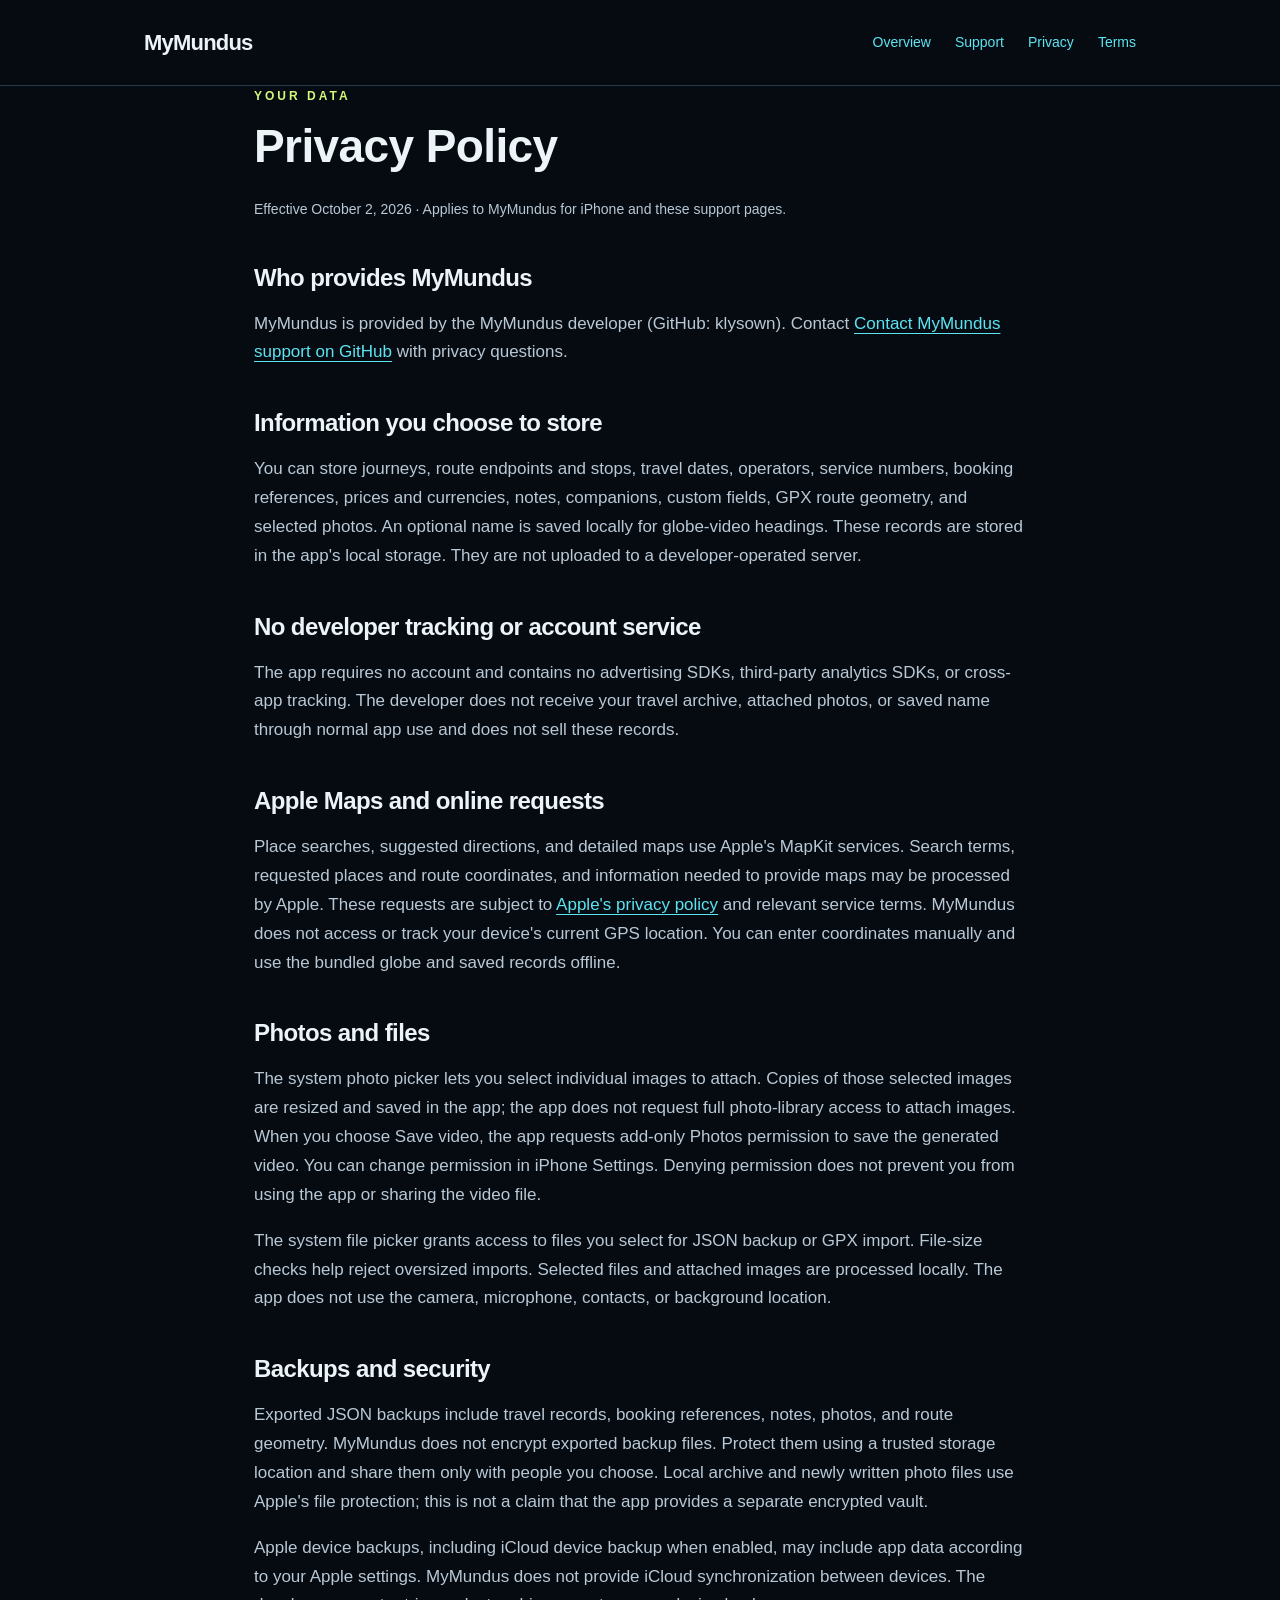
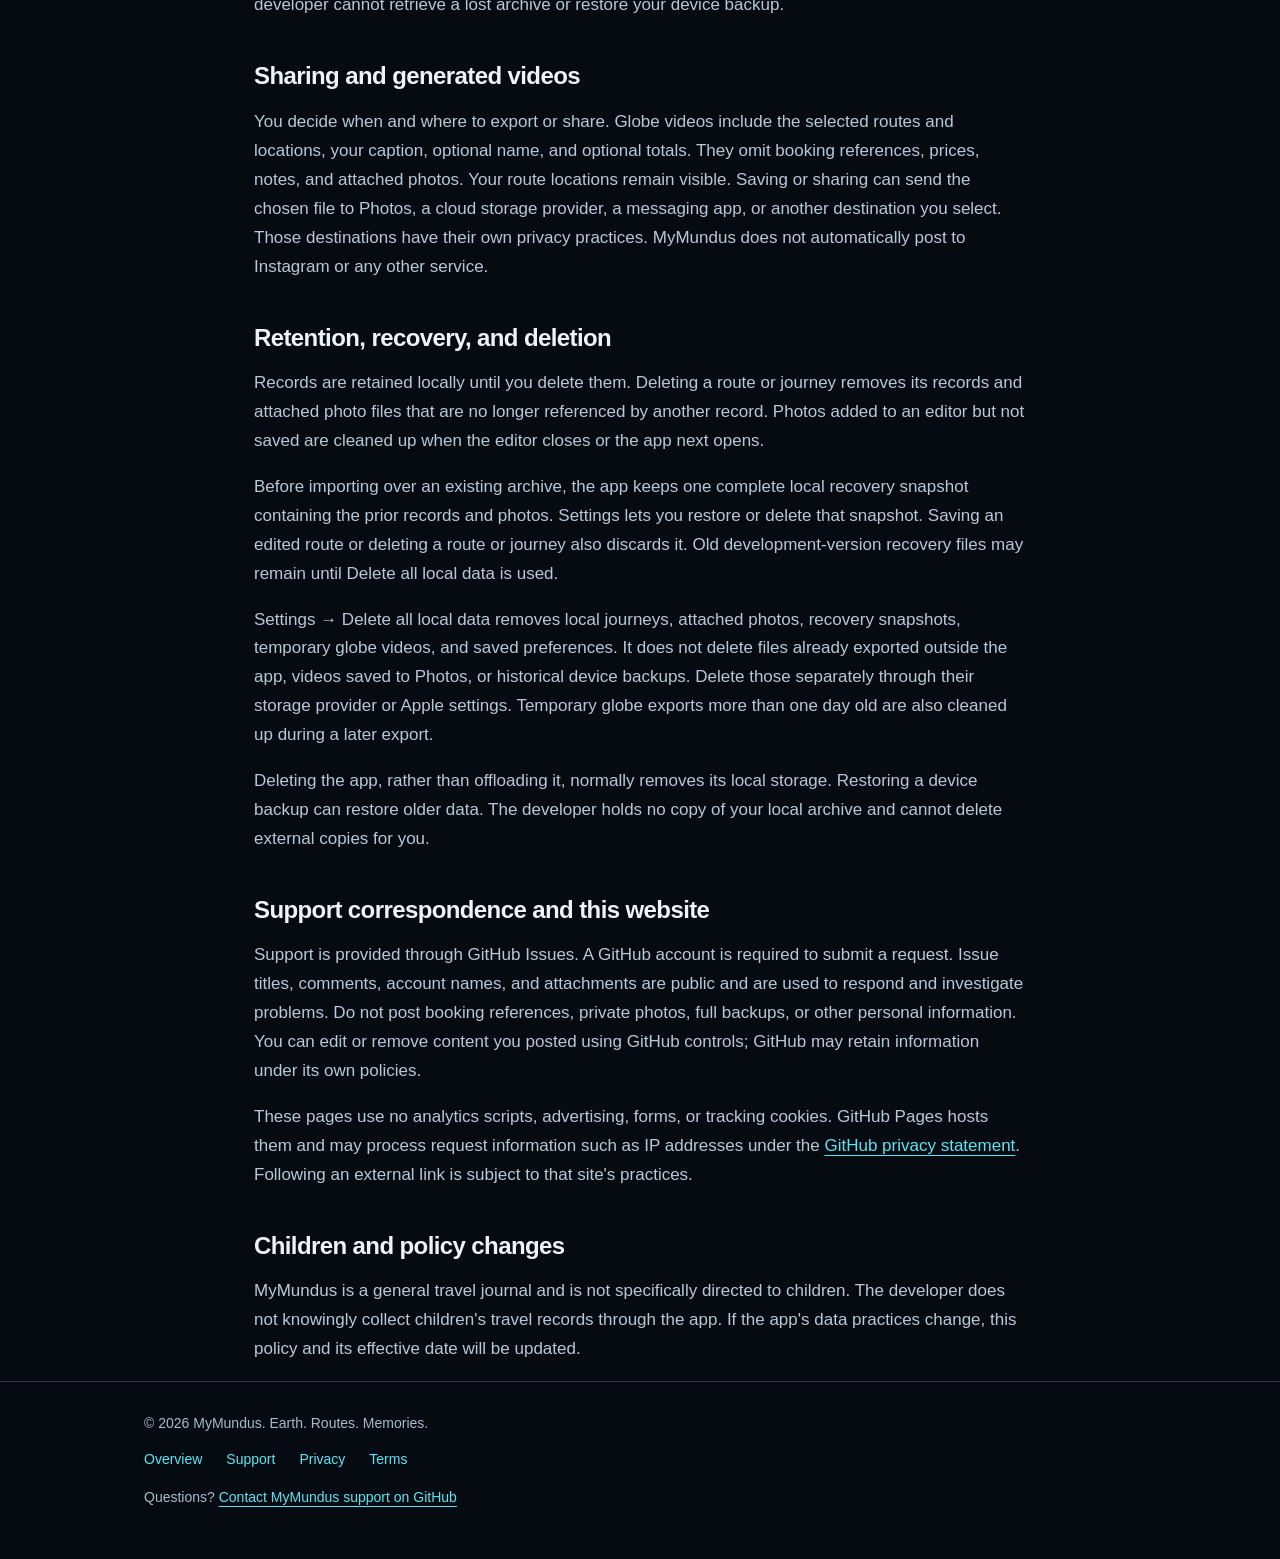
==== mymundus/privacy.html @ 61f6d3e0 "Add MyMundus overview, privacy, support, and usage pages" ====
<!DOCTYPE html>
<html lang="en"><head><meta charset="utf-8"><meta name="viewport" content="width=device-width, initial-scale=1"><title>Privacy Policy · MyMundus</title><meta name="description" content="How MyMundus handles local records, photos, Apple Maps, backups, exports, and deletion."><meta name="theme-color" content="#060b12"><link rel="stylesheet" href="style.css"><link rel="canonical" href="https://klysown.github.io/mylife/mymundus/privacy.html"></head>
<body><a class="skip" href="#main">Skip to content</a><header><div class="wrap"><a class="brand" href="index.html">MyMundus</a><nav aria-label="Main navigation"><a href="index.html">Overview</a><a href="support.html">Support</a><a href="privacy.html">Privacy</a><a href="terms.html">Terms</a></nav></div></header><main id="main" class="wrap legal"><div class="eyebrow">Your data</div><h1>Privacy Policy</h1><p class="updated">Effective October 2, 2026 · Applies to MyMundus for iPhone and these support pages.</p><h2>Who provides MyMundus</h2><p>MyMundus is provided by the MyMundus developer (GitHub: klysown). Contact <a href="https://github.com/klysown/mylife/issues/new?title=MyMundus%20support">Contact MyMundus support on GitHub</a> with privacy questions.</p><h2>Information you choose to store</h2><p>You can store journeys, route endpoints and stops, travel dates, operators, service numbers, booking references, prices and currencies, notes, companions, custom fields, GPX route geometry, and selected photos. An optional name is saved locally for globe-video headings. These records are stored in the app's local storage. They are not uploaded to a developer-operated server.</p><h2>No developer tracking or account service</h2><p>The app requires no account and contains no advertising SDKs, third-party analytics SDKs, or cross-app tracking. The developer does not receive your travel archive, attached photos, or saved name through normal app use and does not sell these records.</p><h2>Apple Maps and online requests</h2><p>Place searches, suggested directions, and detailed maps use Apple's MapKit services. Search terms, requested places and route coordinates, and information needed to provide maps may be processed by Apple. These requests are subject to <a href="https://www.apple.com/legal/privacy/">Apple's privacy policy</a> and relevant service terms. MyMundus does not access or track your device's current GPS location. You can enter coordinates manually and use the bundled globe and saved records offline.</p><h2>Photos and files</h2><p>The system photo picker lets you select individual images to attach. Copies of those selected images are resized and saved in the app; the app does not request full photo-library access to attach images. When you choose Save video, the app requests add-only Photos permission to save the generated video. You can change permission in iPhone Settings. Denying permission does not prevent you from using the app or sharing the video file.</p><p>The system file picker grants access to files you select for JSON backup or GPX import. File-size checks help reject oversized imports. Selected files and attached images are processed locally. The app does not use the camera, microphone, contacts, or background location.</p><h2>Backups and security</h2><p>Exported JSON backups include travel records, booking references, notes, photos, and route geometry. MyMundus does not encrypt exported backup files. Protect them using a trusted storage location and share them only with people you choose. Local archive and newly written photo files use Apple's file protection; this is not a claim that the app provides a separate encrypted vault.</p><p>Apple device backups, including iCloud device backup when enabled, may include app data according to your Apple settings. MyMundus does not provide iCloud synchronization between devices. The developer cannot retrieve a lost archive or restore your device backup.</p><h2>Sharing and generated videos</h2><p>You decide when and where to export or share. Globe videos include the selected routes and locations, your caption, optional name, and optional totals. They omit booking references, prices, notes, and attached photos. Your route locations remain visible. Saving or sharing can send the chosen file to Photos, a cloud storage provider, a messaging app, or another destination you select. Those destinations have their own privacy practices. MyMundus does not automatically post to Instagram or any other service.</p><h2>Retention, recovery, and deletion</h2><p>Records are retained locally until you delete them. Deleting a route or journey removes its records and attached photo files that are no longer referenced by another record. Photos added to an editor but not saved are cleaned up when the editor closes or the app next opens.</p><p>Before importing over an existing archive, the app keeps one complete local recovery snapshot containing the prior records and photos. Settings lets you restore or delete that snapshot. Saving an edited route or deleting a route or journey also discards it. Old development-version recovery files may remain until Delete all local data is used.</p><p>Settings → Delete all local data removes local journeys, attached photos, recovery snapshots, temporary globe videos, and saved preferences. It does not delete files already exported outside the app, videos saved to Photos, or historical device backups. Delete those separately through their storage provider or Apple settings. Temporary globe exports more than one day old are also cleaned up during a later export.</p><p>Deleting the app, rather than offloading it, normally removes its local storage. Restoring a device backup can restore older data. The developer holds no copy of your local archive and cannot delete external copies for you.</p><h2>Support correspondence and this website</h2><p>Support is provided through GitHub Issues. A GitHub account is required to submit a request. Issue titles, comments, account names, and attachments are public and are used to respond and investigate problems. Do not post booking references, private photos, full backups, or other personal information. You can edit or remove content you posted using GitHub controls; GitHub may retain information under its own policies.</p><p>These pages use no analytics scripts, advertising, forms, or tracking cookies. GitHub Pages hosts them and may process request information such as IP addresses under the <a href="https://docs.github.com/en/site-policy/privacy-policies/github-general-privacy-statement">GitHub privacy statement</a>. Following an external link is subject to that site's practices.</p><h2>Children and policy changes</h2><p>MyMundus is a general travel journal and is not specifically directed to children. The developer does not knowingly collect children's travel records through the app. If the app's data practices change, this policy and its effective date will be updated.</p></main><footer><div class="wrap">© 2026 MyMundus. Earth. Routes. Memories.<nav aria-label="Main navigation"><a href="index.html">Overview</a><a href="support.html">Support</a><a href="privacy.html">Privacy</a><a href="terms.html">Terms</a></nav><p>Questions? <a href="https://github.com/klysown/mylife/issues/new?title=MyMundus%20support">Contact MyMundus support on GitHub</a></p></div></footer></body></html>
---- mymundus/style.css ----
*{box-sizing:border-box}html{color-scheme:dark;scroll-behavior:smooth}body{margin:0;background:#060b12;color:#ecf4f8;font:17px/1.7 -apple-system,BlinkMacSystemFont,"Segoe UI",sans-serif}a{color:#5ce4f2;text-underline-offset:4px}a:hover{color:#d4f87a}a:focus-visible,summary:focus-visible{outline:3px solid #d4f87a;outline-offset:5px;border-radius:3px}.wrap{max-width:1040px;margin:auto;padding:0 24px}header{border-bottom:1px solid #283a49}header .wrap{display:flex;align-items:center;justify-content:space-between;gap:24px;padding-top:24px;padding-bottom:24px}.brand{font-size:22px;color:#ecf4f8;font-weight:700;text-decoration:none;letter-spacing:-.8px}nav{display:flex;flex-wrap:wrap;gap:12px 24px;font-size:14px}nav a{text-decoration:none}.skip{position:absolute;top:-100px;left:20px;background:#101a26;padding:10px;z-index:5}.skip:focus{top:5px}main{padding-top:64px;padding-bottom:64px}h1,h2,h3{line-height:1.2;letter-spacing:-.6px}h1{font-size:clamp(36px,6vw,64px);margin:12px 0 24px;max-width:800px}h2{font-size:28px;margin:42px 0 16px}h3{font-size:21px;margin:0 0 12px}p,li{max-width:780px}.eyebrow{color:#d4f87a;text-transform:uppercase;letter-spacing:3px;font-size:12px;font-weight:700}.intro{font-size:21px;color:#a9bac9;max-width:690px}.muted{color:#a9bac9}.grid{display:grid;grid-template-columns:repeat(2,minmax(0,1fr));gap:20px;margin:36px 0}.card{padding:28px;background:#101a26;border:1px solid #283a49;border-radius:20px}.card p{margin-bottom:0;color:#a9bac9}.pill{display:inline-block;padding:5px 12px;border:1px solid #283a49;border-radius:40px;font-size:13px;margin:0 8px 8px 0;color:#a9bac9}.button{display:inline-block;background:#d4f87a;color:#060b12;text-decoration:none;font-weight:650;padding:12px 22px;border-radius:12px;margin:12px 12px 0 0}.button:hover{background:#ecf4f8;color:#060b12}.notice{border-left:3px solid #5ce4f2;padding:8px 22px;margin:30px 0;color:#a9bac9}.legal{max-width:820px}.legal h1{font-size:46px}.legal h2{font-size:24px}.legal p,.legal li{color:#b9c8d5}.updated{font-size:14px;color:#a9bac9}details{padding:22px 0;border-bottom:1px solid #283a49}summary{font-size:19px;font-weight:650;cursor:pointer}details p{margin-bottom:0;color:#b9c8d5}.steps li{padding:5px 0}footer{border-top:1px solid #283a49;font-size:14px;color:#a9bac9}footer .wrap{padding-top:30px;padding-bottom:36px}footer nav{margin-top:12px}.globe{width:180px;height:180px;border:1px solid #5ce4f2;border-radius:50%;position:relative;margin:32px 0;background:radial-gradient(circle at 35% 30%,#21445b,#101a26 65%,#060b12);box-shadow:0 0 50px #5ce4f215}.globe:before{content:"";position:absolute;inset:0 25%;border:1px solid #5ce4f270;border-radius:50%}.globe:after{content:"";position:absolute;inset:30% 0;border:1px solid #5ce4f270;border-radius:50%}@media(max-width:600px){header .wrap{align-items:flex-start;flex-direction:column;gap:14px}main{padding-top:40px}.grid{grid-template-columns:1fr}.card{padding:23px}.legal h1{font-size:36px}}@media(prefers-reduced-motion:reduce){html{scroll-behavior:auto}}
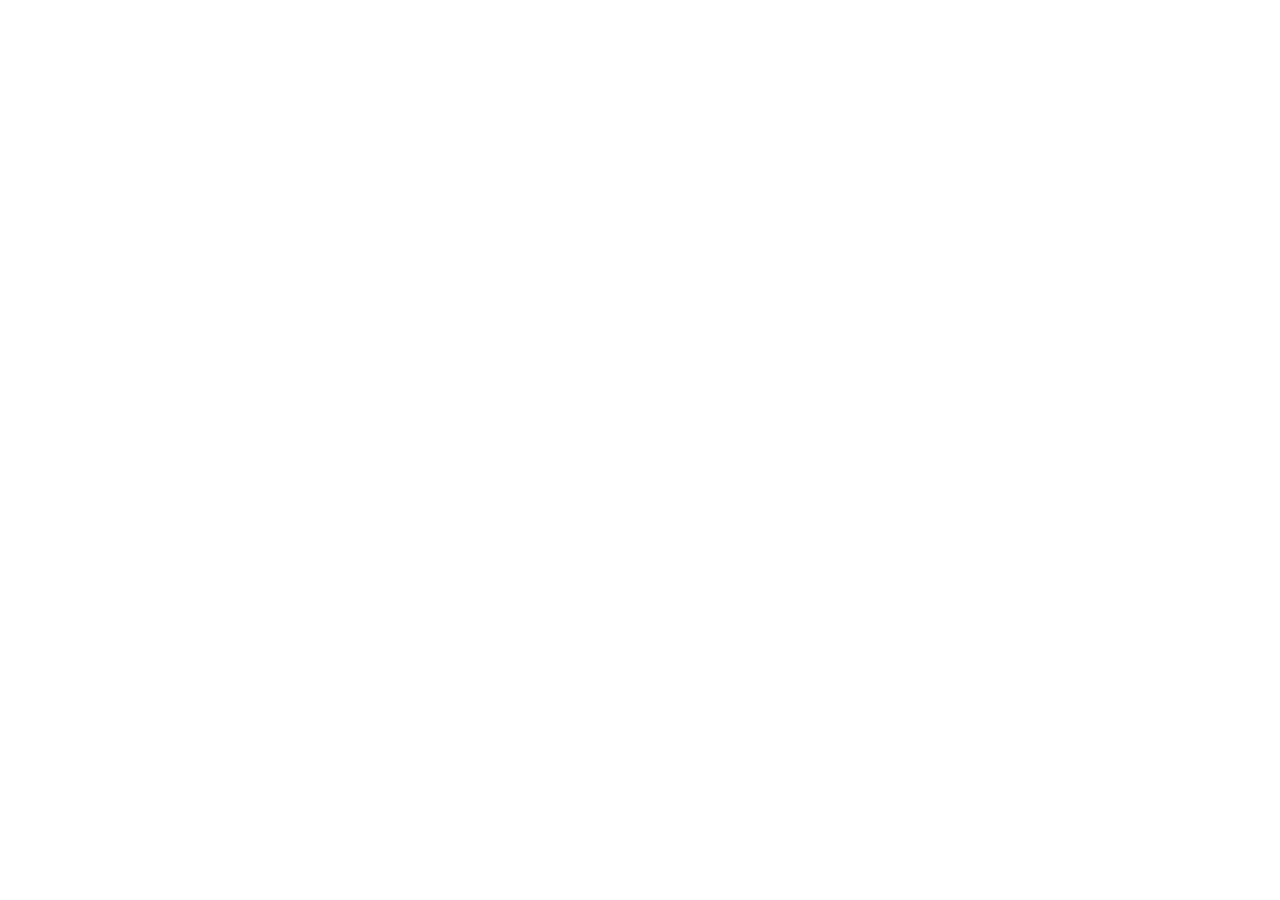
==== commit aa731c2f: "Redirect former MyMundus pages to its dedicated website" ====
--- a/mymundus/privacy.html
+++ b/mymundus/privacy.html
@@ -1,3 +1 @@
-<!DOCTYPE html>
-<html lang="en"><head><meta charset="utf-8"><meta name="viewport" content="width=device-width, initial-scale=1"><title>Privacy Policy · MyMundus</title><meta name="description" content="How MyMundus handles local records, photos, Apple Maps, backups, exports, and deletion."><meta name="theme-color" content="#060b12"><link rel="stylesheet" href="style.css"><link rel="canonical" href="https://klysown.github.io/mylife/mymundus/privacy.html"></head>
-<body><a class="skip" href="#main">Skip to content</a><header><div class="wrap"><a class="brand" href="index.html">MyMundus</a><nav aria-label="Main navigation"><a href="index.html">Overview</a><a href="support.html">Support</a><a href="privacy.html">Privacy</a><a href="terms.html">Terms</a></nav></div></header><main id="main" class="wrap legal"><div class="eyebrow">Your data</div><h1>Privacy Policy</h1><p class="updated">Effective October 2, 2026 · Applies to MyMundus for iPhone and these support pages.</p><h2>Who provides MyMundus</h2><p>MyMundus is provided by the MyMundus developer (GitHub: klysown). Contact <a href="https://github.com/klysown/mylife/issues/new?title=MyMundus%20support">Contact MyMundus support on GitHub</a> with privacy questions.</p><h2>Information you choose to store</h2><p>You can store journeys, route endpoints and stops, travel dates, operators, service numbers, booking references, prices and currencies, notes, companions, custom fields, GPX route geometry, and selected photos. An optional name is saved locally for globe-video headings. These records are stored in the app's local storage. They are not uploaded to a developer-operated server.</p><h2>No developer tracking or account service</h2><p>The app requires no account and contains no advertising SDKs, third-party analytics SDKs, or cross-app tracking. The developer does not receive your travel archive, attached photos, or saved name through normal app use and does not sell these records.</p><h2>Apple Maps and online requests</h2><p>Place searches, suggested directions, and detailed maps use Apple's MapKit services. Search terms, requested places and route coordinates, and information needed to provide maps may be processed by Apple. These requests are subject to <a href="https://www.apple.com/legal/privacy/">Apple's privacy policy</a> and relevant service terms. MyMundus does not access or track your device's current GPS location. You can enter coordinates manually and use the bundled globe and saved records offline.</p><h2>Photos and files</h2><p>The system photo picker lets you select individual images to attach. Copies of those selected images are resized and saved in the app; the app does not request full photo-library access to attach images. When you choose Save video, the app requests add-only Photos permission to save the generated video. You can change permission in iPhone Settings. Denying permission does not prevent you from using the app or sharing the video file.</p><p>The system file picker grants access to files you select for JSON backup or GPX import. File-size checks help reject oversized imports. Selected files and attached images are processed locally. The app does not use the camera, microphone, contacts, or background location.</p><h2>Backups and security</h2><p>Exported JSON backups include travel records, booking references, notes, photos, and route geometry. MyMundus does not encrypt exported backup files. Protect them using a trusted storage location and share them only with people you choose. Local archive and newly written photo files use Apple's file protection; this is not a claim that the app provides a separate encrypted vault.</p><p>Apple device backups, including iCloud device backup when enabled, may include app data according to your Apple settings. MyMundus does not provide iCloud synchronization between devices. The developer cannot retrieve a lost archive or restore your device backup.</p><h2>Sharing and generated videos</h2><p>You decide when and where to export or share. Globe videos include the selected routes and locations, your caption, optional name, and optional totals. They omit booking references, prices, notes, and attached photos. Your route locations remain visible. Saving or sharing can send the chosen file to Photos, a cloud storage provider, a messaging app, or another destination you select. Those destinations have their own privacy practices. MyMundus does not automatically post to Instagram or any other service.</p><h2>Retention, recovery, and deletion</h2><p>Records are retained locally until you delete them. Deleting a route or journey removes its records and attached photo files that are no longer referenced by another record. Photos added to an editor but not saved are cleaned up when the editor closes or the app next opens.</p><p>Before importing over an existing archive, the app keeps one complete local recovery snapshot containing the prior records and photos. Settings lets you restore or delete that snapshot. Saving an edited route or deleting a route or journey also discards it. Old development-version recovery files may remain until Delete all local data is used.</p><p>Settings → Delete all local data removes local journeys, attached photos, recovery snapshots, temporary globe videos, and saved preferences. It does not delete files already exported outside the app, videos saved to Photos, or historical device backups. Delete those separately through their storage provider or Apple settings. Temporary globe exports more than one day old are also cleaned up during a later export.</p><p>Deleting the app, rather than offloading it, normally removes its local storage. Restoring a device backup can restore older data. The developer holds no copy of your local archive and cannot delete external copies for you.</p><h2>Support correspondence and this website</h2><p>Support is provided through GitHub Issues. A GitHub account is required to submit a request. Issue titles, comments, account names, and attachments are public and are used to respond and investigate problems. Do not post booking references, private photos, full backups, or other personal information. You can edit or remove content you posted using GitHub controls; GitHub may retain information under its own policies.</p><p>These pages use no analytics scripts, advertising, forms, or tracking cookies. GitHub Pages hosts them and may process request information such as IP addresses under the <a href="https://docs.github.com/en/site-policy/privacy-policies/github-general-privacy-statement">GitHub privacy statement</a>. Following an external link is subject to that site's practices.</p><h2>Children and policy changes</h2><p>MyMundus is a general travel journal and is not specifically directed to children. The developer does not knowingly collect children's travel records through the app. If the app's data practices change, this policy and its effective date will be updated.</p></main><footer><div class="wrap">© 2026 MyMundus. Earth. Routes. Memories.<nav aria-label="Main navigation"><a href="index.html">Overview</a><a href="support.html">Support</a><a href="privacy.html">Privacy</a><a href="terms.html">Terms</a></nav><p>Questions? <a href="https://github.com/klysown/mylife/issues/new?title=MyMundus%20support">Contact MyMundus support on GitHub</a></p></div></footer></body></html>+<!DOCTYPE html><html lang="en"><head><meta charset="utf-8"><meta name="viewport" content="width=device-width, initial-scale=1"><title>MyMundus has moved</title><meta http-equiv="refresh" content="0; url=https://klysown.github.io/MyMundus/privacy.html"><link rel="canonical" href="https://klysown.github.io/MyMundus/privacy.html"></head><body><main><h1>MyMundus has moved</h1><p><a href="https://klysown.github.io/MyMundus/privacy.html">Continue to the MyMundus website</a>.</p></main></body></html>
